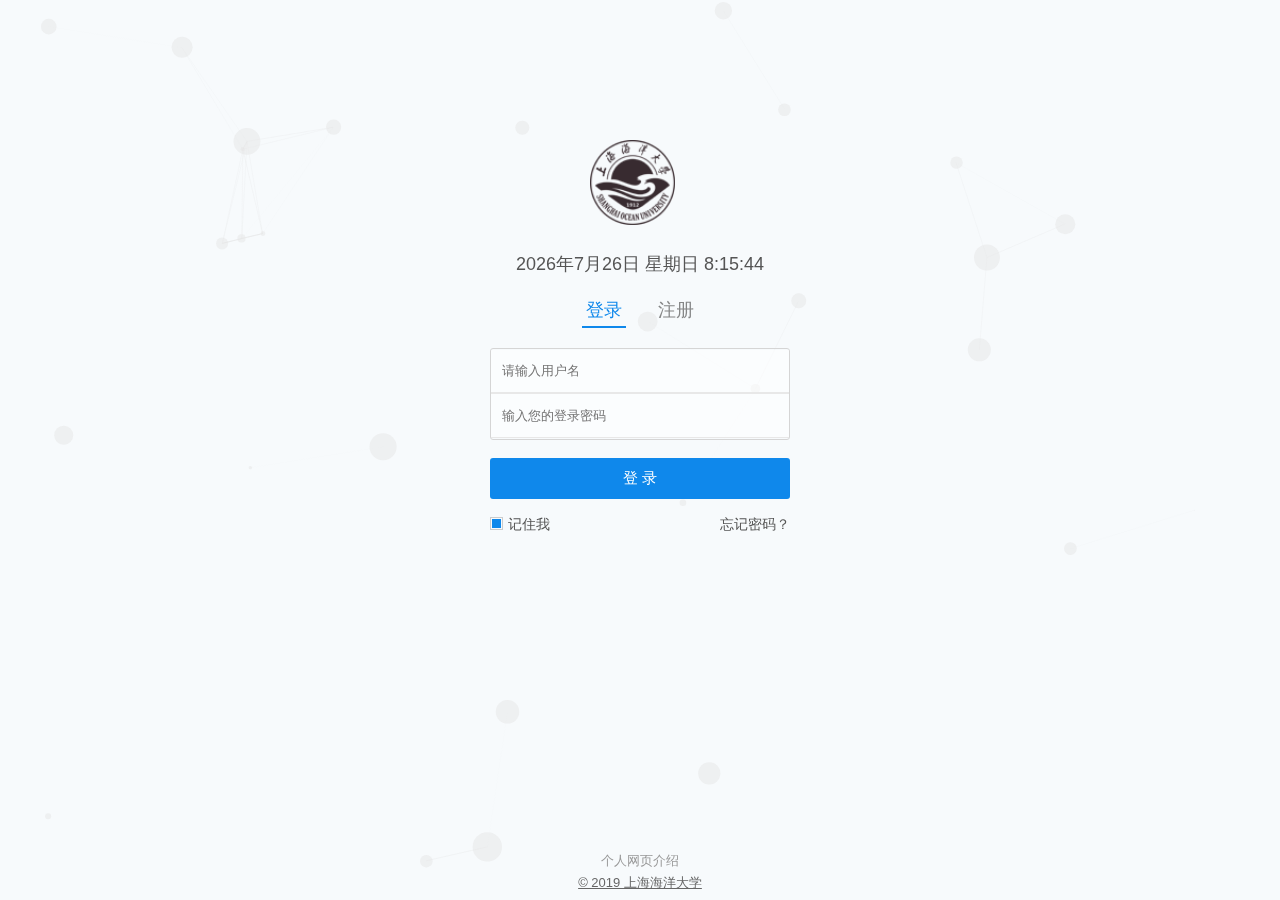
==== login.html @ a919c2d9 "Add files via upload" ====
﻿<!DOCTYPE html>
<html lang="en">

<head>
	<meta charset="utf-8">
	<title>登录</title>
	<link rel="stylesheet" type="text/css" href="style/register-login.css">
	<script>
		window.onload = function () {
			showTime();     //网页一加载就调用showTime()函数；
		}
		function checkTime(i) {  //补位处理
			if (i < 10) {
				i = "0" + i;     //当秒分小于10时，在左边补0；
			}
			return i;
		}
		function showTime() {
			var now = new Date();
			var year = now.getFullYear();
			var month = now.getMonth() + 1; //js获取的月份是从0开始；
			var day = now.getDate();
			var h = now.getHours();
			var m = now.getMinutes();
			var s = now.getSeconds();
			m = checkTime(m)
			s = checkTime(s)

			var weekday = new Array(7)
			weekday[0] = "星期日"
			weekday[1] = "星期一"
			weekday[2] = "星期二"
			weekday[3] = "星期三"
			weekday[4] = "星期四"
			weekday[5] = "星期五"
			weekday[6] = "星期六"
			var w = weekday[now.getDay()]; //js获取的星期是0~6,0是星期天；
			document.getElementById("sub-title").innerHTML = "" + year + "年" + month + "月" + day + "日 " + w + "  " + h + ":" + m + ":" + s;
			t = setTimeout('showTime()', 500)
		}
		function r() {
			var username = document.getElementById("username");
			var pass = document.getElementById("password");
			if (username.value == "") {
				alert("请输入用户名");
				username.focus();
				return;
			}
			else if (pass.value == "") {
				alert("请输入密码");
				return;
			}
			else if ((password.value == "123456") && (username.value == "admin")) {
				frm.submit();

			}
			else {
				alert("登录失败，请检查用户名和密码是否有误！");
				return;
			}
			return true;
		}
	</script>
</head>

<body>
	<div id="box"></div>
	<div class="cent-box">
		<div class="cent-box-header">
			<h1 class="main-title hide">SHOU</h1>
			<div id="sub-title">显示时间的位置</div>
		</div>
		<form name="frm" action="index.html" method="post">
			<div class="cont-main clearfix">
				<div class="index-tab">
					<div class="index-slide-nav">
						<a href="login.html" class="active">登录</a>
						<a href="reg.html">注册</a>
						<div class="slide-bar"></div>
					</div>
				</div>

				<div class="login form">
					<div class="group">
						<div class="group-ipt email">
							<input type="text" name="username" id="username" class="ipt" placeholder="请输入用户名" required>
						</div>
						<div class="group-ipt password">
							<input type="password" name="password" id="password" class="ipt" placeholder="输入您的登录密码"
								required>
						</div>
					</div>
				</div>

				<div class="button">
					<input id=button type="button" value="登 录" onclick="r();" />
				</div>

				<div class="remember clearfix">
					<label class="remember-me"><span class="icon"><span class="zt"></span></span><input type="checkbox"
							name="remember-me" id="remember-me" class="remember-mecheck" checked>记住我</label>
					<label class="forgot-password">
						<a href="#">忘记密码？</a>
					</label>
				</div>
			</div>
		</form>
	</div>

	<div class="footer">
		<p>个人网页介绍</p>
		<p><a href="zrong.me">© 2019 上海海洋大学</a></p>
	</div>

	<script src='js/particles.js' type="text/javascript"></script>
	<script src='js/background.js' type="text/javascript"></script>
	<script src='js/jquery.min.js' type="text/javascript"></script>
	<script src='js/layer/layer.js' type="text/javascript"></script>
	<script src='js/index.js' type="text/javascript"></script>
	<script>
		$("#remember-me").click(function () {
			var n = document.getElementById("remember-me").checked;
			if (n) {
				$(".zt").show();
			} else {
				$(".zt").hide();
			}
		});
	</script>
</body>

</html>
---- style/register-login.css ----
﻿		*{
			padding: 0;
			margin: 0;
			list-style: none;
			text-decoration: none;
		}
		html,body{
			height: 100%;
			width: 100%;
			font-family: 'Helvetica Neue',Helvetica,'PingFang SC','Hiragino Sans GB','Microsoft YaHei',Arial,sans-serif;
			color: #555;
    		font-size: 15px;
    		line-height: 1.7;
		}
		input:focus{
			outline: none;
		}
		canvas{
  			display:block;
  			vertical-align:bottom;
		}
		#box{
			width: 100%;
  			height: 100%;
  			background-color: #F7FAFC;
  			background-image: url('');
  			background-size: cover;
  			background-position: 50% 50%;
  			background-repeat: no-repeat;
  			position: fixed;
  			top: 0;
  			left: 0;
  			right: 0;
  			bottom: 0;
  			z-index: 1;
		}
		.cent-box{
			width: 300px;
			height: 440px;
			vertical-align: middle;
			white-space: normal;
			margin: 0 auto;
			position: absolute;
			z-index: 2;
			left: 50%;
			top: 40%;
			margin-left: -150px;
			margin-top: -220px;
		}
		.register-box{
			height: 490px;
			margin-top: -270px;
		}
		.cent-box-header{
			text-align: center;
		}
		.hide{
			font: 0/0 a;
    		color: transparent;
    		text-shadow: none;
    		background-color: transparent;
    		border: 0;
		}
		.cent-box-header .main-title{
			width: 200px;
			height: 85px;
			margin: 0 auto;
                                                left: 50%;
			margin-left: 100px;
			background: url('../images/logo1.png') no-repeat;
			background-size: contain;
		}
		.cent-box-header #sub-title{
			margin: 30px 0 20px;
    		font-weight: 400;
    		font-size: 18px;
    		line-height: 1;
		}
		.clearfix:before{
			content: '';
			display: table;
		}
		.index-tab{
			text-align: center;
			font-size: 18px;
			margin-bottom: 10px;
		}
		.index-tab .index-slide-nav{
			display: inline-block;
			position: relative;
		}
		.index-tab .index-slide-nav a{
			float: left;
			width: 4em;
			line-height: 35px;
			opacity: 0.7;
			-webkit-transition: opacity .15s,color .15s;
    		transition: opacity .15s,color .15s;
    		color: #555;
		}
		.index-tab .index-slide-nav a.hover{
			color: #0f88eb：
			opacity: 1;
		}
		.index-tab .index-slide-nav a.active{
			opacity: 1;
			color: #0f88eb;
		}
		.slide-bar{
			position: absolute;
    		left: 0;
    		bottom: 0;
    		margin: 0 .8em;
    		width: 2.4em;
    		height: 2px;
    		background: #0f88eb;
		}
		.slide-bar1{
			left: 4em;
		}
		.form{
			float: none;
			margin: auto;
			text-align: left;
			width: 300px;
		}
		.form .group{
			padding: 1px 0;
    		border: 1px solid #d5d5d5;
    		border-radius: 3px;
		}
		.form .group .group-ipt{
			position: relative;
    		border-bottom: 1px solid #e8e8e8;	
    		overflow: hidden;
		}
		.form .group .group-ipt input{
			padding: 1em .8em;
    		width: 100%;
    		box-sizing: border-box;
    		border: 0;
    		border-radius: 0;
    		box-shadow: none;
    		background: rgba(255,255,255,0.5);
    		font-family: 'Microsoft Yahei';
    		color: #666;
    		position: relative;
		}
		#password,#verify,#user,#password1{
			border-top: 1px solid #e8e8e8;
		}
		.imgcode{
			width: 95px;
			position: absolute;
			right: 0;
			top: 2px;
			cursor: pointer;
			height: 40px;
		}
		.button{
			margin-top:18px; 
		}
		#button{
			width: 100%;
			background: #0f88eb;
    		box-shadow: none;
    		border: 0;
    		border-radius: 3px;
    		line-height: 41px;
    		color: #fff;
    		display: block;
    		font-size: 15px;
    		cursor: pointer;
    		font-family: 'Microsoft Yahei';
		}
		#button:hover{
			background: #80c3f7;
		}
		.remember{
			margin-top: 10px;
			line-height: 30px;
		}
		.remember label{
			display: block;
		}
		.remember-me{
			font-size: 14px;
			float: left;
			position: relative;
			cursor: pointer;
		}
		.icon{
			width: 11px;
			height: 11px;
			display: block;
			border: 1px solid #ccc;
			float: left;
			margin-top: 8px;
			margin-right: 5px;
			cursor: pointer;
		}
		.zt{
			width: 9px;
			height: 9px;
			background: #0f88eb;
			margin: 1px;
			display: block;
		}
		#remember-me{
			position: absolute;
			left: 0;
			top: 8px;
			opacity: 0;
			cursor: pointer;
		}
		.forgot-password{
			float: right;
			font-size: 14px;
		}
		.forgot-password a{
			color: #555;
		}
		.forgot-password a:hover{
			text-decoration: underline;
		}
		.footer{
			position: fixed;
			width: 100%;
			height: 40px;
			bottom: 0;
			left: 0;
			text-align: center;
			color: #999;
			z-index: 2;
			padding-bottom: 10px;
			font-size: 13px;
		}
		.footer a{
			color: #666;
			text-decoration: underline;
		}
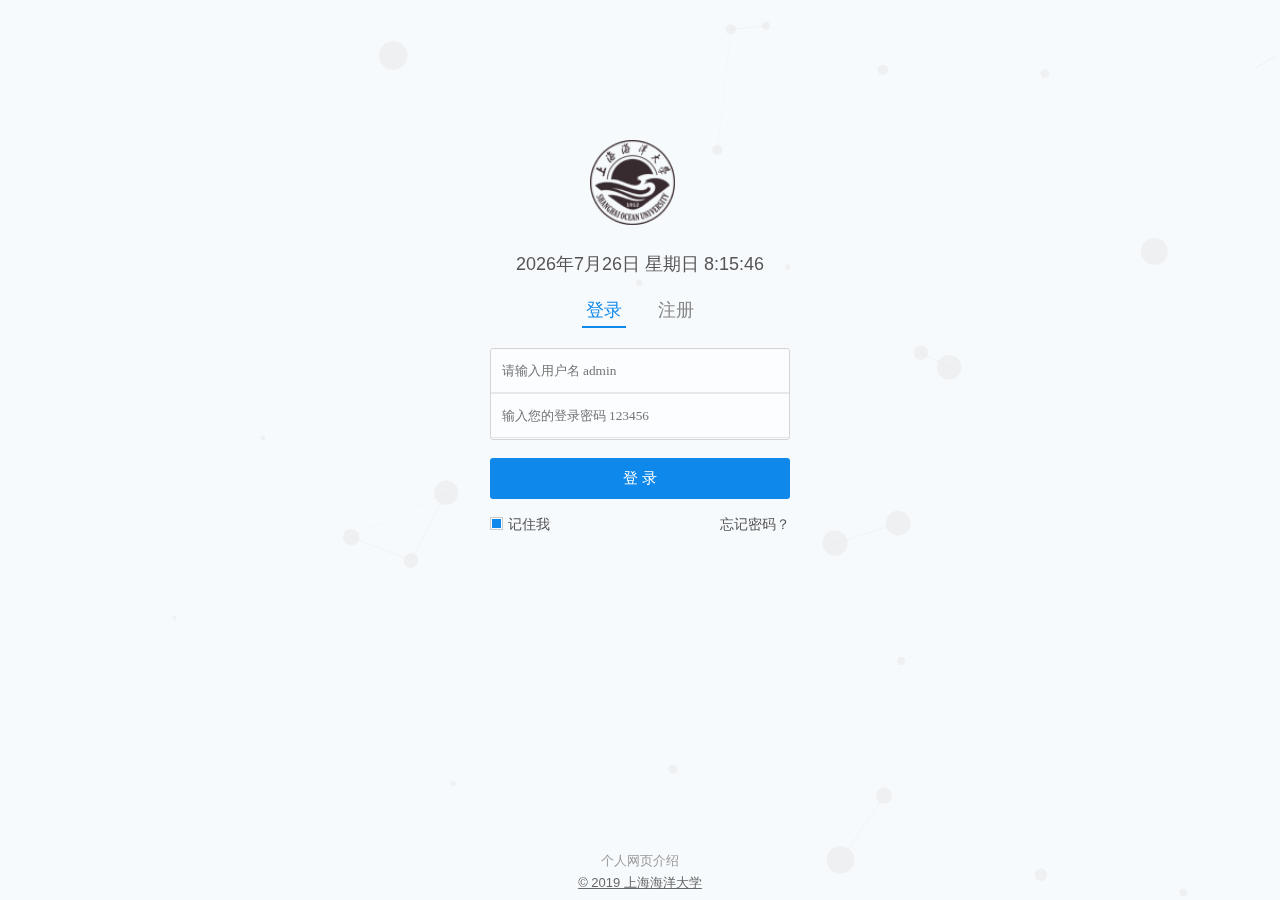
==== commit c782e20e: "Add files via upload" ====
--- a/login.html
+++ b/login.html
@@ -83,10 +83,10 @@
 				<div class="login form">
 					<div class="group">
 						<div class="group-ipt email">
-							<input type="text" name="username" id="username" class="ipt" placeholder="请输入用户名" required>
+							<input type="text" name="username" id="username" class="ipt" placeholder="请输入用户名 admin" required>
 						</div>
 						<div class="group-ipt password">
-							<input type="password" name="password" id="password" class="ipt" placeholder="输入您的登录密码"
+							<input type="password" name="password" id="password" class="ipt" placeholder="输入您的登录密码 123456"
 								required>
 						</div>
 					</div>
